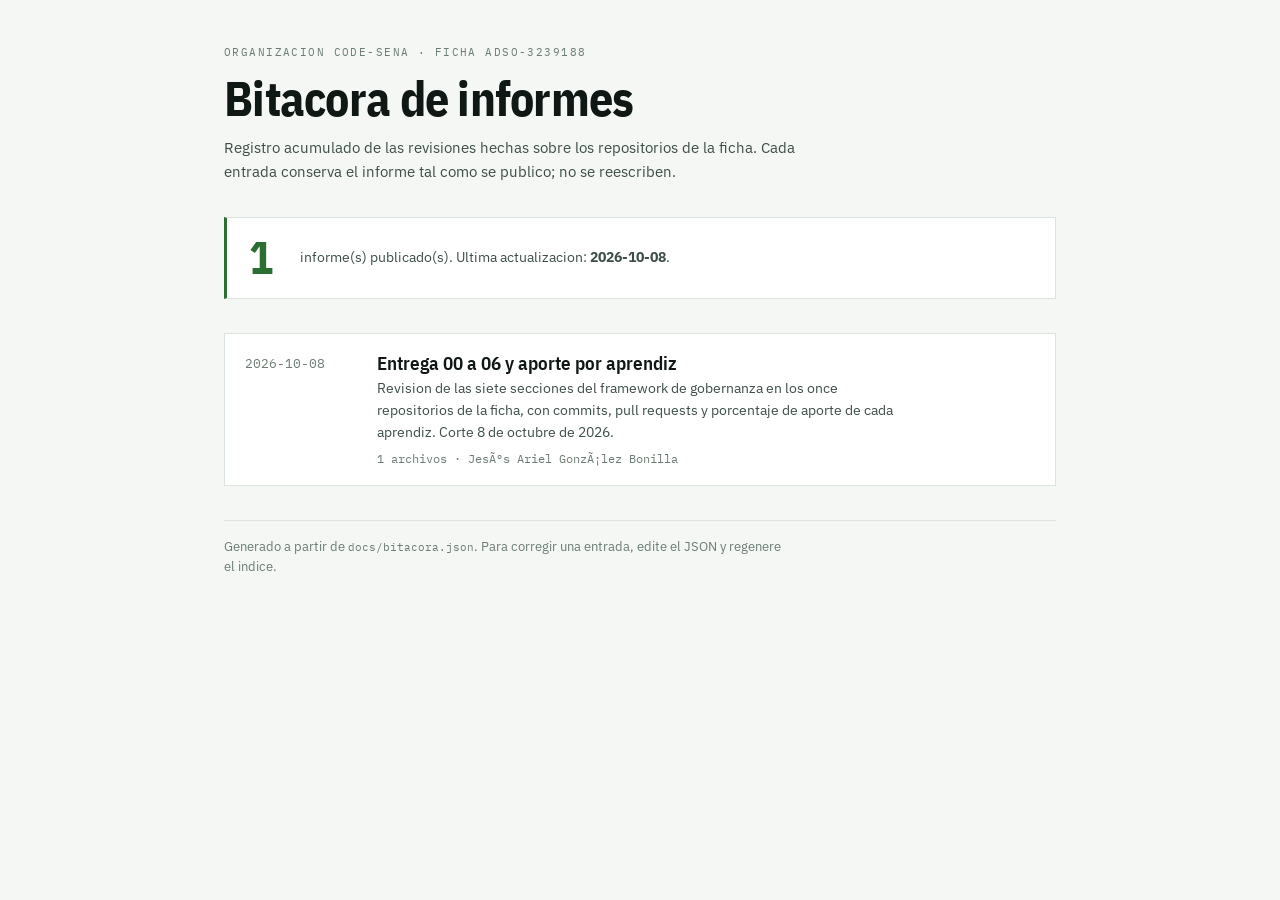
==== docs/index.html @ 75f13791 "Merge branch 'code-sena:main' into main" ====
<!doctype html>
<html lang="es">
<head>
<meta charset="utf-8">
<meta name="viewport" content="width=device-width, initial-scale=1">
<meta name="robots" content="noindex, nofollow">
<title>Bitacora de informes &middot; ADSO-3239188</title>
<link rel="preconnect" href="https://fonts.googleapis.com">
<link rel="preconnect" href="https://fonts.gstatic.com" crossorigin>
<link rel="stylesheet" href="https://fonts.googleapis.com/css2?family=IBM+Plex+Mono:wght@400;500;600&family=IBM+Plex+Sans+Condensed:wght@600;700&family=IBM+Plex+Sans:wght@400;500;600&display=swap">
<link rel="stylesheet" href="assets/style.css">
</head>
<body>
<div class="wrap">
  <header>
    <div class="eyebrow">Organizacion code-sena &middot; ficha ADSO-3239188</div>
    <h1>Bitacora de informes</h1>
    <p class="lede">Registro acumulado de las revisiones hechas sobre los repositorios de la ficha.
    Cada entrada conserva el informe tal como se publico; no se reescriben.</p>
  </header>

  <div class="resumenbox">
    <span class="big">1</span>
    <span class="cap">informe(s) publicado(s). Ultima actualizacion: <strong>2026-10-08</strong>.</span>
  </div>

  <ul class="lista">
    <li class="entrada">
      <div class="fecha"><time datetime="2026-10-08">2026-10-08</time></div>
      <div class="cuerpo">
        <a class="titulo" href="informes/2026-10-08-entrega-00-06-aporte/index.html">Entrega 00 a 06 y aporte por aprendiz</a>
        <p class="resumen">Revision de las siete secciones del framework de gobernanza en los once repositorios de la ficha, con commits, pull requests y porcentaje de aporte de cada aprendiz. Corte 8 de octubre de 2026.</p>
        <div class="meta">1 archivos &middot; JesÃºs Ariel GonzÃ¡lez Bonilla</div>
      </div>
    </li>

  </ul>

  <footer>
    <p>Generado a partir de <code>docs/bitacora.json</code>.
    Para corregir una entrada, edite el JSON y regenere el indice.</p>
  </footer>
</div>
</body>
</html>
---- docs/assets/style.css ----
:root{
  --ground:#F4F7F4;--surface:#FFFFFF;--sunk:#EDF1ED;--ink:#101815;--ink2:#3D4E46;--ink3:#6B7C73;
  --line:#DCE4DE;--lineS:#C2CEC6;--accent:#2C6E31;--accentS:#E2EFE1;
  --fd:"IBM Plex Sans Condensed","Arial Narrow",system-ui,sans-serif;
  --fb:"IBM Plex Sans",system-ui,-apple-system,sans-serif;
  --fm:"IBM Plex Mono",ui-monospace,Consolas,monospace;
}
@media (prefers-color-scheme:dark){:root:not([data-theme="light"]){
  --ground:#0D1211;--surface:#151C19;--sunk:#101614;--ink:#E7EEE9;--ink2:#B3C2B9;--ink3:#83948B;
  --line:#26312B;--lineS:#35443C;--accent:#6FC05C;--accentS:#1B2B1D;}}
:root[data-theme="dark"]{
  --ground:#0D1211;--surface:#151C19;--sunk:#101614;--ink:#E7EEE9;--ink2:#B3C2B9;--ink3:#83948B;
  --line:#26312B;--lineS:#35443C;--accent:#6FC05C;--accentS:#1B2B1D;}

*{box-sizing:border-box}
body{margin:0;background:var(--ground);color:var(--ink);font-family:var(--fb);font-size:15px;
line-height:1.55;-webkit-font-smoothing:antialiased}
.wrap{max-width:880px;margin:0 auto;padding:44px 24px 80px;display:flex;flex-direction:column;gap:34px}
header{display:flex;flex-direction:column;gap:13px}
.eyebrow{font-family:var(--fm);font-size:11px;letter-spacing:.13em;text-transform:uppercase;color:var(--ink3)}
h1{font-family:var(--fd);font-weight:700;font-size:clamp(32px,5vw,48px);line-height:1.03;
letter-spacing:-.015em;margin:0;text-wrap:balance}
.lede{margin:0;max-width:64ch;color:var(--ink2)}

.resumenbox{display:flex;flex-wrap:wrap;align-items:center;gap:18px 26px;padding:18px 22px;
background:var(--surface);border:1px solid var(--line);border-left:3px solid var(--accent)}
.resumenbox .big{font-family:var(--fd);font-size:46px;font-weight:700;line-height:.95;
color:var(--accent);font-variant-numeric:tabular-nums}
.resumenbox .cap{font-size:14px;color:var(--ink2)}

.lista{list-style:none;margin:0;padding:0;border:1px solid var(--line);background:var(--surface)}
.entrada{display:grid;grid-template-columns:112px 1fr;gap:20px;padding:18px 20px;
border-bottom:1px solid var(--line)}
.entrada:last-child{border-bottom:none}
.fecha{font-family:var(--fm);font-size:12.5px;color:var(--ink3);padding-top:2px;white-space:nowrap}
.cuerpo{display:flex;flex-direction:column;gap:4px}
.titulo{font-family:var(--fd);font-size:19px;font-weight:600;color:var(--ink);text-decoration:none;
line-height:1.2}
.titulo:hover{color:var(--accent);text-decoration:underline}
.resumen{margin:0;font-size:14px;color:var(--ink2);max-width:66ch}
.meta{font-family:var(--fm);font-size:11.5px;color:var(--ink3);margin-top:2px}
.entrada.vacia{grid-template-columns:1fr}

footer{border-top:1px solid var(--line);padding-top:16px}
footer p{margin:0;font-size:13px;color:var(--ink3);max-width:70ch}
code{font-family:var(--fm);font-size:.88em}
a{color:var(--accent)}
@media (max-width:560px){.entrada{grid-template-columns:1fr;gap:6px}}
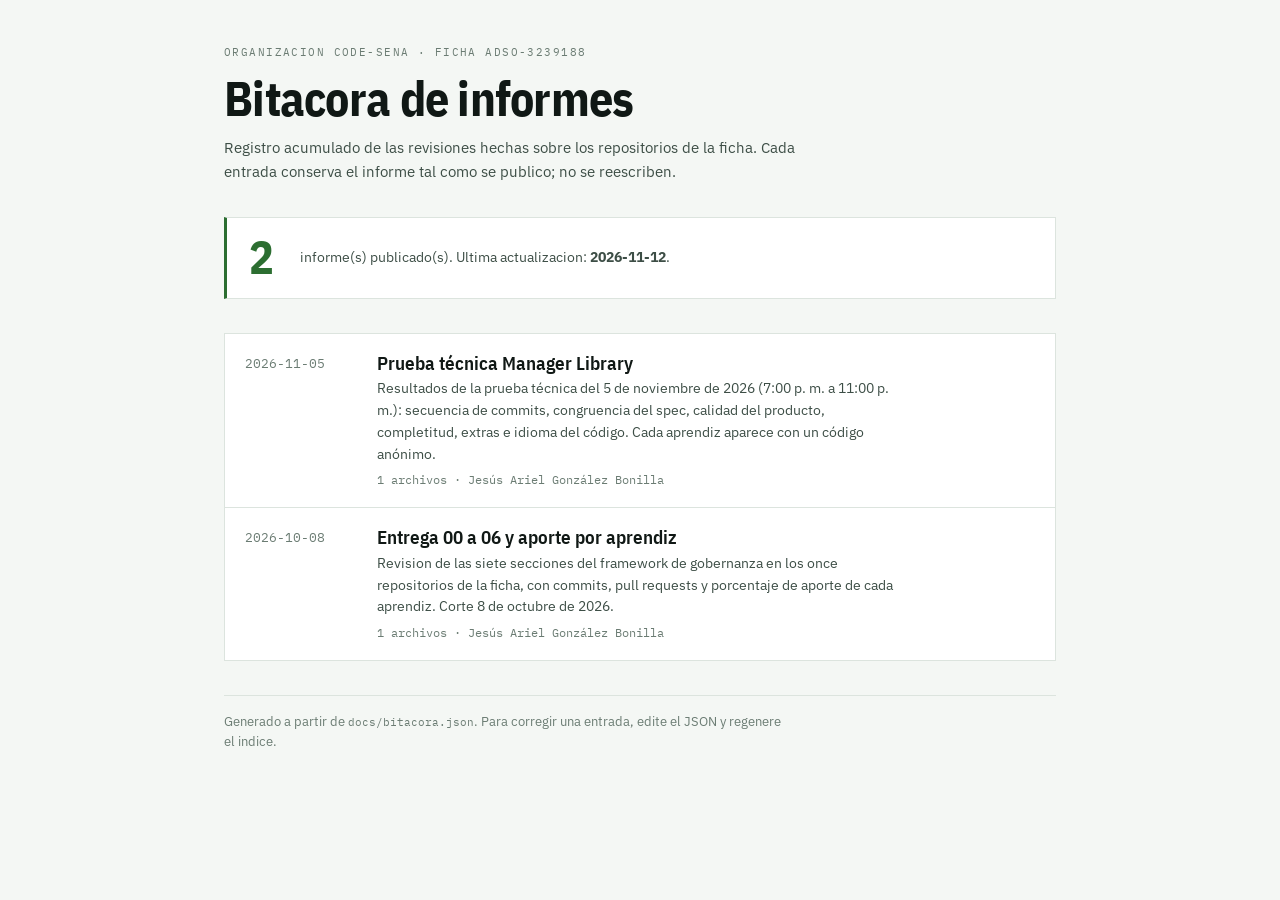
==== commit 563d43e5: "docs: publica informe 2026-11-05-manager-library en la bitacora Co-Authored-By: Claude Sonnet 5.5 <n" ====
--- a/docs/index.html
+++ b/docs/index.html
@@ -20,17 +20,26 @@
   </header>
 
   <div class="resumenbox">
-    <span class="big">1</span>
-    <span class="cap">informe(s) publicado(s). Ultima actualizacion: <strong>2026-10-08</strong>.</span>
+    <span class="big">2</span>
+    <span class="cap">informe(s) publicado(s). Ultima actualizacion: <strong>2026-11-12</strong>.</span>
   </div>
 
   <ul class="lista">
+    <li class="entrada">
+      <div class="fecha"><time datetime="2026-11-05">2026-11-05</time></div>
+      <div class="cuerpo">
+        <a class="titulo" href="informes/2026-11-05-manager-library/index.html">Prueba técnica Manager Library</a>
+        <p class="resumen">Resultados de la prueba técnica del 5 de noviembre de 2026 (7:00 p. m. a 11:00 p. m.): secuencia de commits, congruencia del spec, calidad del producto, completitud, extras e idioma del código. Cada aprendiz aparece con un código anónimo.</p>
+        <div class="meta">1 archivos &middot; Jesús Ariel González Bonilla</div>
+      </div>
+    </li>
+
     <li class="entrada">
       <div class="fecha"><time datetime="2026-10-08">2026-10-08</time></div>
       <div class="cuerpo">
         <a class="titulo" href="informes/2026-10-08-entrega-00-06-aporte/index.html">Entrega 00 a 06 y aporte por aprendiz</a>
         <p class="resumen">Revision de las siete secciones del framework de gobernanza en los once repositorios de la ficha, con commits, pull requests y porcentaje de aporte de cada aprendiz. Corte 8 de octubre de 2026.</p>
-        <div class="meta">1 archivos &middot; JesÃºs Ariel GonzÃ¡lez Bonilla</div>
+        <div class="meta">1 archivos &middot; Jesús Ariel González Bonilla</div>
       </div>
     </li>
 
